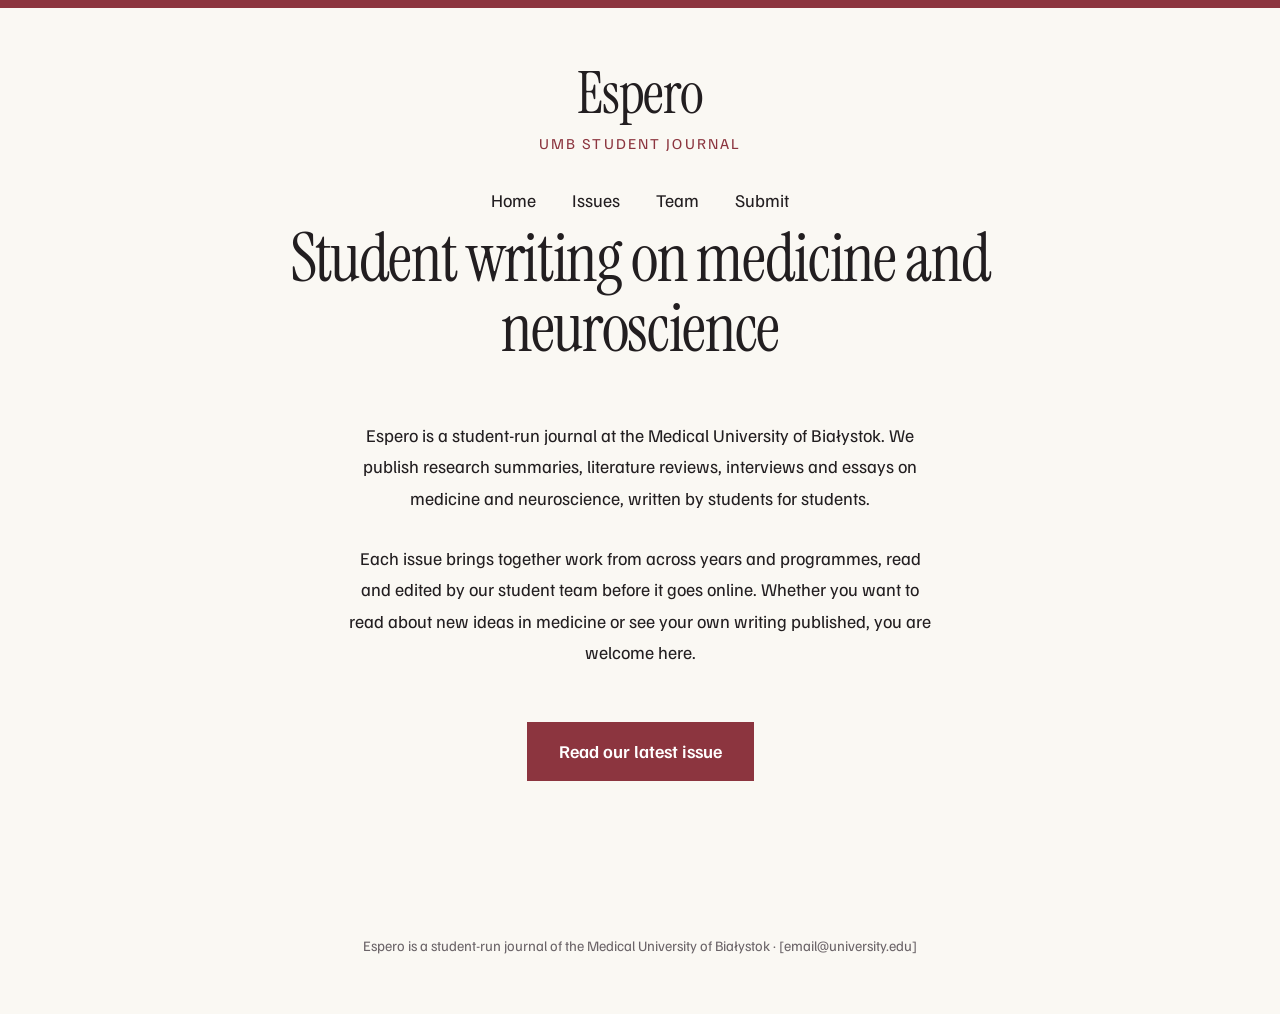
==== index.html @ ad8a0fc2 "Add files via upload" ====
<!doctype html><html lang="en"><head><meta charset="utf-8"><meta name="viewport" content="width=device-width,initial-scale=1"><meta name="description" content="Espero is a student-run journal of the Medical University of Białystok: research summaries, reviews, interviews and essays on medicine and neuroscience."><meta property="og:site_name" content="Espero"><meta property="og:description" content="Student writing on medicine and neuroscience from the Medical University of Białystok."><meta name="theme-color" content="#8C353F"><link rel="preconnect" href="https://fonts.googleapis.com"><link rel="preconnect" href="https://fonts.gstatic.com" crossorigin><link href="https://fonts.googleapis.com/css2?family=Familjen+Grotesk:wght@400;600&family=Instrument+Serif&display=swap" rel="stylesheet"><title>Espero – UMB Student Journal</title><style>:root{--bg:#FAF8F3;--ink:#221E20;--muted:#6b6468;--wine:#8C353F;--pink:#D8B0BC;--navy:#33475A}
*{box-sizing:border-box;margin:0}
body{background:var(--bg);color:var(--ink);font:18px/1.75 "Familjen Grotesk",system-ui,sans-serif;text-align:center}
a{color:inherit;text-decoration:none}
a:focus-visible{outline:3px solid var(--wine);outline-offset:3px}
h1,h2,h3,.mark{font-family:"Instrument Serif",Georgia,serif;font-weight:400;letter-spacing:-.02em;line-height:1.05}
.wrap{max-width:780px;margin:0 auto;padding:0 24px}
header{padding:56px 24px 0;border-top:8px solid var(--wine)}
.mark{display:inline-block;font-size:3.6rem}
nav{margin-top:22px}
nav>a,.dd>a{display:inline-block;margin:0 18px;padding:6px 0}
nav a:hover{color:var(--wine)}
.dd{position:relative;display:inline-block}
.dd ul{display:none;position:absolute;top:100%;left:50%;transform:translateX(-50%);z-index:5;list-style:none;padding:12px 24px;background:var(--bg);border:1px solid #ddd6cc;white-space:nowrap}
.dd:hover ul,.dd:focus-within ul{display:block}
.dd li a{display:block;padding:5px 0}
main{padding:90px 0 20px}
.hero h1{font-size:clamp(2.6rem,7vw,4.2rem);max-width:13em;margin:0 auto 56px}
.lead{max-width:33em;margin:0 auto}
.lead p{margin-bottom:1.6em}
.issue h1{font-size:clamp(2.8rem,9vw,4.8rem)}
.issue p{margin:16px 0 72px;color:var(--wine);font-size:1.2rem}
.entry{margin-bottom:48px}
.entry a{font-weight:600;font-size:1.25rem;line-height:1.4;display:inline-block;max-width:32em}
.entry a:hover{color:var(--wine)}
.entry .by{color:var(--muted);margin-top:4px}
.entry .tag{display:block;color:var(--wine);font-style:italic;font-size:.95rem;margin-bottom:4px}
.text{text-align:left}
.text p{margin-bottom:1.5em}
.btn{display:inline-block;margin-top:24px;padding:14px 32px;background:var(--wine);color:#fff;font-weight:600}
.btn:hover{background:var(--navy)}
.sub{display:block;margin-top:6px;font-size:.95rem;letter-spacing:.14em;text-transform:uppercase;color:var(--wine)}
footer{margin-top:120px;padding:32px 24px 56px;font-size:.9rem;color:var(--muted)}</style></head><body><header><a class="mark" href="index.html">Espero</a><span class="sub">UMB Student Journal</span><nav><a href="index.html">Home</a><span class="dd"><a href="issues.html">Issues</a><ul><li><a href="issues/vol-1-issue-1.html">Vol I, Issue 1</a></li></ul></span><a href="team.html">Team</a><a href="submit.html">Submit</a></nav></header><main class="wrap"><div class="hero"><h1>Student writing on medicine and neuroscience</h1></div><div class="lead">
<p>Espero is a student-run journal at the Medical University of Białystok. We publish research summaries, literature reviews, interviews and essays on medicine and neuroscience, written by students for students.</p>
<p>Each issue brings together work from across years and programmes, read and edited by our student team before it goes online. Whether you want to read about new ideas in medicine or see your own writing published, you are welcome here.</p>
<a class="btn" href="issues/vol-1-issue-1.html">Read our latest issue</a></div></main><footer>Espero is a student-run journal of the Medical University of Białystok · [email@university.edu]</footer></body></html>
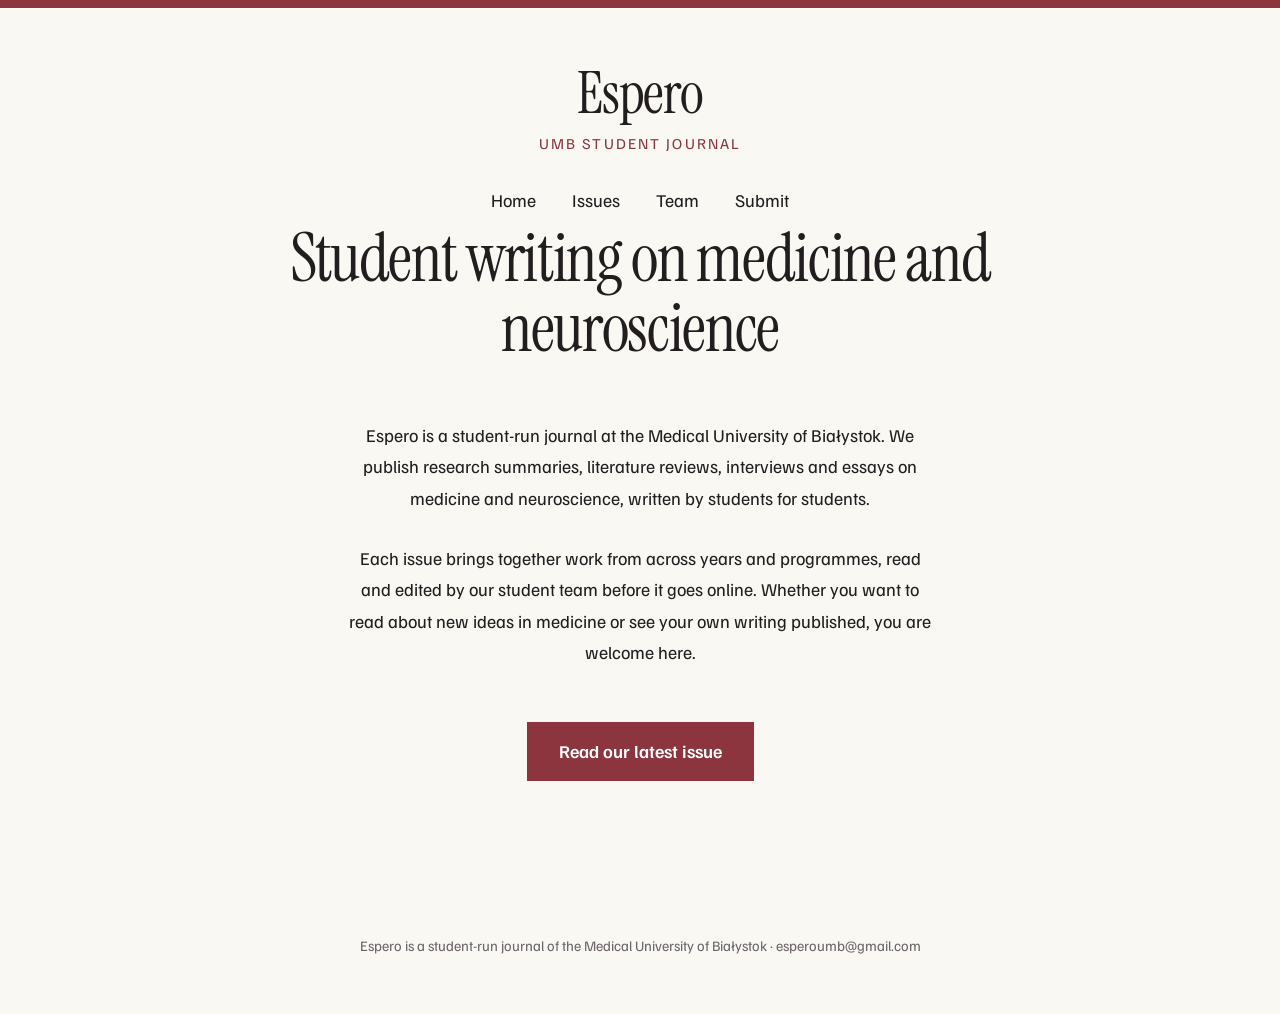
==== commit 1ad4c990: "Add files via upload" ====
--- a/index.html
+++ b/index.html
@@ -33,4 +33,4 @@
 footer{margin-top:120px;padding:32px 24px 56px;font-size:.9rem;color:var(--muted)}</style></head><body><header><a class="mark" href="index.html">Espero</a><span class="sub">UMB Student Journal</span><nav><a href="index.html">Home</a><span class="dd"><a href="issues.html">Issues</a><ul><li><a href="issues/vol-1-issue-1.html">Vol I, Issue 1</a></li></ul></span><a href="team.html">Team</a><a href="submit.html">Submit</a></nav></header><main class="wrap"><div class="hero"><h1>Student writing on medicine and neuroscience</h1></div><div class="lead">
 <p>Espero is a student-run journal at the Medical University of Białystok. We publish research summaries, literature reviews, interviews and essays on medicine and neuroscience, written by students for students.</p>
 <p>Each issue brings together work from across years and programmes, read and edited by our student team before it goes online. Whether you want to read about new ideas in medicine or see your own writing published, you are welcome here.</p>
-<a class="btn" href="issues/vol-1-issue-1.html">Read our latest issue</a></div></main><footer>Espero is a student-run journal of the Medical University of Białystok · [email@university.edu]</footer></body></html>+<a class="btn" href="issues/vol-1-issue-1.html">Read our latest issue</a></div></main><footer>Espero is a student-run journal of the Medical University of Białystok · <a href="mailto:esperoumb@gmail.com">esperoumb@gmail.com</a></footer></body></html>
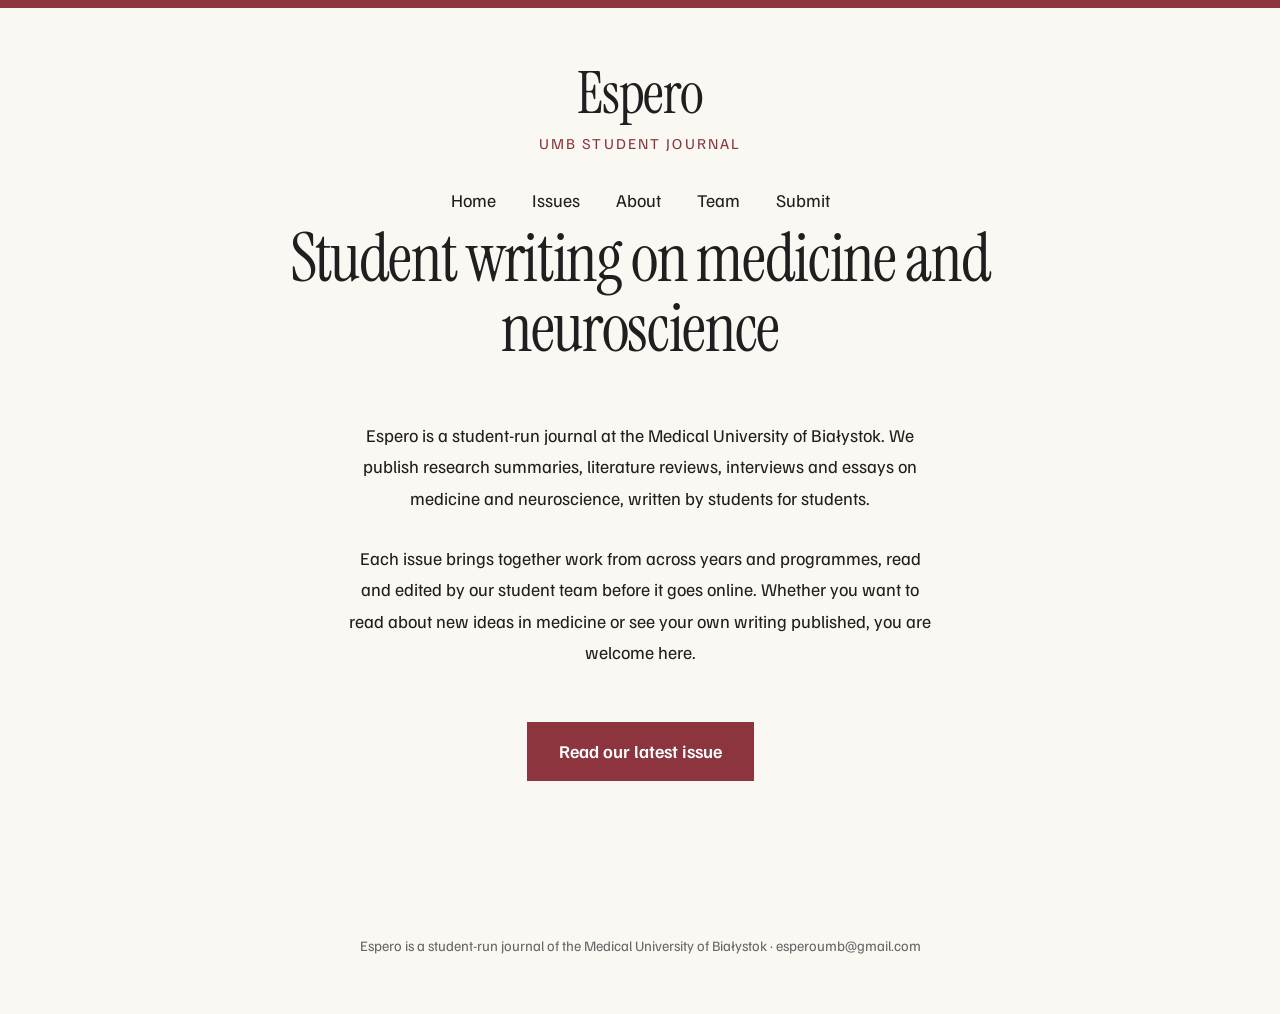
==== commit aa5a68ad: "Add files via upload" ====
--- a/index.html
+++ b/index.html
@@ -30,7 +30,7 @@
 .btn{display:inline-block;margin-top:24px;padding:14px 32px;background:var(--wine);color:#fff;font-weight:600}
 .btn:hover{background:var(--navy)}
 .sub{display:block;margin-top:6px;font-size:.95rem;letter-spacing:.14em;text-transform:uppercase;color:var(--wine)}
-footer{margin-top:120px;padding:32px 24px 56px;font-size:.9rem;color:var(--muted)}</style></head><body><header><a class="mark" href="index.html">Espero</a><span class="sub">UMB Student Journal</span><nav><a href="index.html">Home</a><span class="dd"><a href="issues.html">Issues</a><ul><li><a href="issues/vol-1-issue-1.html">Vol I, Issue 1</a></li></ul></span><a href="team.html">Team</a><a href="submit.html">Submit</a></nav></header><main class="wrap"><div class="hero"><h1>Student writing on medicine and neuroscience</h1></div><div class="lead">
+footer{margin-top:120px;padding:32px 24px 56px;font-size:.9rem;color:var(--muted)}</style></head><body><header><a class="mark" href="index.html">Espero</a><span class="sub">UMB Student Journal</span><nav><a href="index.html">Home</a><span class="dd"><a href="issues.html">Issues</a><ul><li><a href="issues/vol-1-issue-1.html">Vol I, Issue 1</a></li></ul></span><a href="about.html">About</a><a href="team.html">Team</a><a href="submit.html">Submit</a></nav></header><main class="wrap"><div class="hero"><h1>Student writing on medicine and neuroscience</h1></div><div class="lead">
 <p>Espero is a student-run journal at the Medical University of Białystok. We publish research summaries, literature reviews, interviews and essays on medicine and neuroscience, written by students for students.</p>
 <p>Each issue brings together work from across years and programmes, read and edited by our student team before it goes online. Whether you want to read about new ideas in medicine or see your own writing published, you are welcome here.</p>
 <a class="btn" href="issues/vol-1-issue-1.html">Read our latest issue</a></div></main><footer>Espero is a student-run journal of the Medical University of Białystok · <a href="mailto:esperoumb@gmail.com">esperoumb@gmail.com</a></footer></body></html>
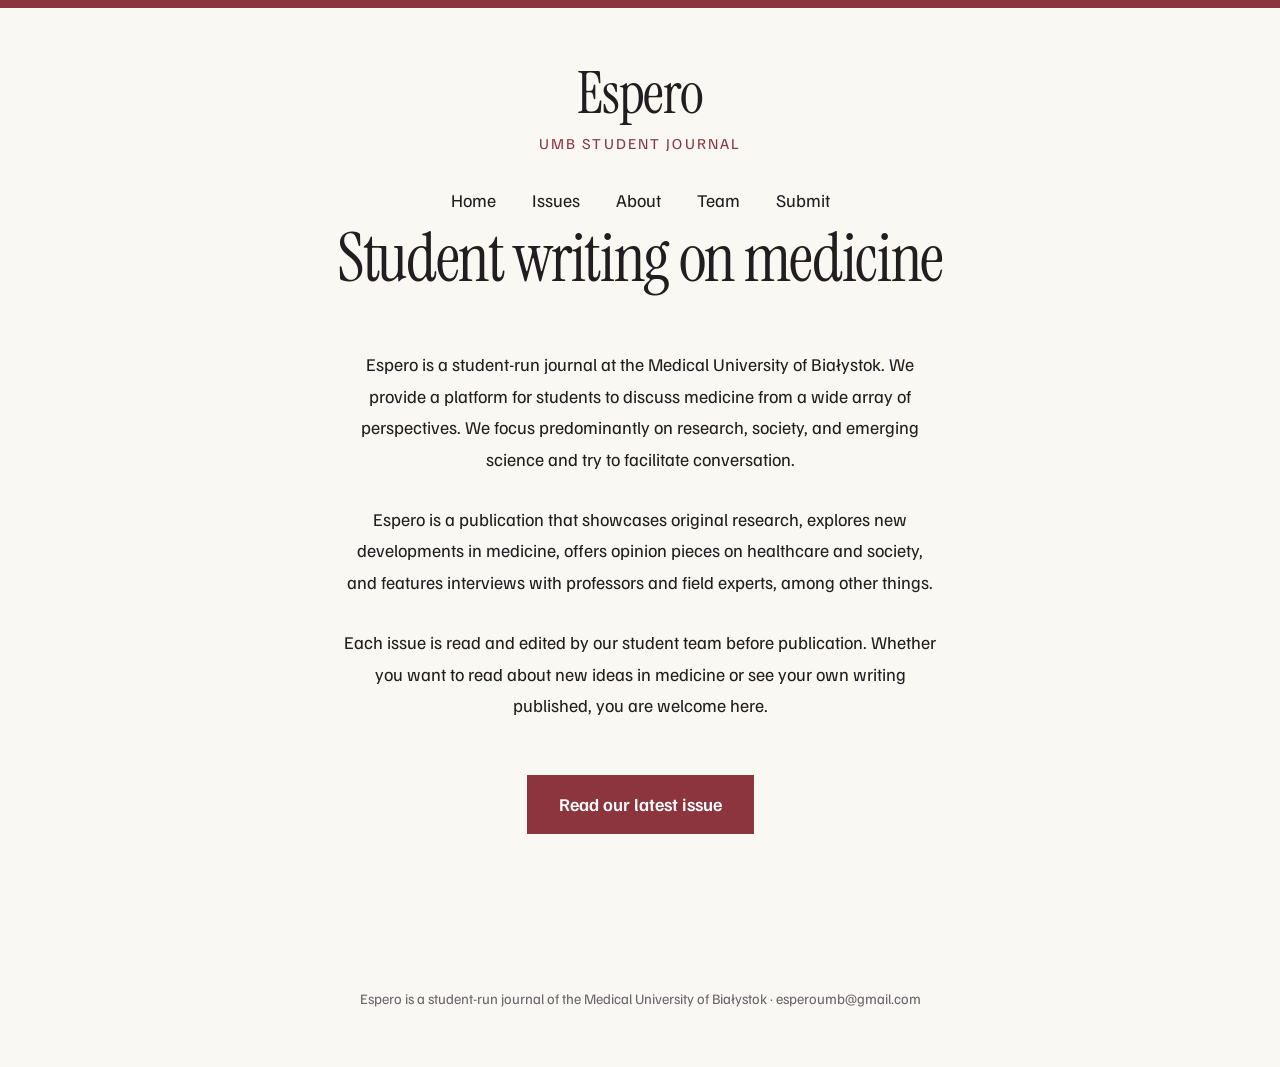
==== commit 03aa82c3: "Add files via upload" ====
--- a/index.html
+++ b/index.html
@@ -1,4 +1,4 @@
-<!doctype html><html lang="en"><head><meta charset="utf-8"><meta name="viewport" content="width=device-width,initial-scale=1"><meta name="description" content="Espero is a student-run journal of the Medical University of Białystok: research summaries, reviews, interviews and essays on medicine and neuroscience."><meta property="og:site_name" content="Espero"><meta property="og:description" content="Student writing on medicine and neuroscience from the Medical University of Białystok."><meta name="theme-color" content="#8C353F"><link rel="preconnect" href="https://fonts.googleapis.com"><link rel="preconnect" href="https://fonts.gstatic.com" crossorigin><link href="https://fonts.googleapis.com/css2?family=Familjen+Grotesk:wght@400;600&family=Instrument+Serif&display=swap" rel="stylesheet"><title>Espero – UMB Student Journal</title><style>:root{--bg:#FAF8F3;--ink:#221E20;--muted:#6b6468;--wine:#8C353F;--pink:#D8B0BC;--navy:#33475A}
+<!doctype html><html lang="en"><head><meta charset="utf-8"><meta name="viewport" content="width=device-width,initial-scale=1"><meta name="description" content="Espero is a student-run journal of the Medical University of Białystok: research summaries, reviews, interviews and essays on medicine, science and the human experience."><meta property="og:site_name" content="Espero"><meta property="og:description" content="Student writing on medicine, science and the human experience from the Medical University of Białystok."><meta name="theme-color" content="#8C353F"><link rel="preconnect" href="https://fonts.googleapis.com"><link rel="preconnect" href="https://fonts.gstatic.com" crossorigin><link href="https://fonts.googleapis.com/css2?family=Familjen+Grotesk:wght@400;600&family=Instrument+Serif&display=swap" rel="stylesheet"><title>Espero – UMB Student Journal</title><style>:root{--bg:#FAF8F3;--ink:#221E20;--muted:#6b6468;--wine:#8C353F;--pink:#D8B0BC;--navy:#33475A}
 *{box-sizing:border-box;margin:0}
 body{background:var(--bg);color:var(--ink);font:18px/1.75 "Familjen Grotesk",system-ui,sans-serif;text-align:center}
 a{color:inherit;text-decoration:none}
@@ -30,7 +30,8 @@
 .btn{display:inline-block;margin-top:24px;padding:14px 32px;background:var(--wine);color:#fff;font-weight:600}
 .btn:hover{background:var(--navy)}
 .sub{display:block;margin-top:6px;font-size:.95rem;letter-spacing:.14em;text-transform:uppercase;color:var(--wine)}
-footer{margin-top:120px;padding:32px 24px 56px;font-size:.9rem;color:var(--muted)}</style></head><body><header><a class="mark" href="index.html">Espero</a><span class="sub">UMB Student Journal</span><nav><a href="index.html">Home</a><span class="dd"><a href="issues.html">Issues</a><ul><li><a href="issues/vol-1-issue-1.html">Vol I, Issue 1</a></li></ul></span><a href="about.html">About</a><a href="team.html">Team</a><a href="submit.html">Submit</a></nav></header><main class="wrap"><div class="hero"><h1>Student writing on medicine and neuroscience</h1></div><div class="lead">
-<p>Espero is a student-run journal at the Medical University of Białystok. We publish research summaries, literature reviews, interviews and essays on medicine and neuroscience, written by students for students.</p>
-<p>Each issue brings together work from across years and programmes, read and edited by our student team before it goes online. Whether you want to read about new ideas in medicine or see your own writing published, you are welcome here.</p>
-<a class="btn" href="issues/vol-1-issue-1.html">Read our latest issue</a></div></main><footer>Espero is a student-run journal of the Medical University of Białystok · <a href="mailto:esperoumb@gmail.com">esperoumb@gmail.com</a></footer></body></html>+footer{margin-top:120px;padding:32px 24px 56px;font-size:.9rem;color:var(--muted)}</style></head><body><header><a class="mark" href="index.html">Espero</a><span class="sub">UMB Student Journal</span><nav><a href="index.html">Home</a><span class="dd"><a href="issues.html">Issues</a><ul><li><a href="issues/vol-1-issue-1.html">Vol I, Issue 1</a></li></ul></span><a href="about.html">About</a><a href="team.html">Team</a><a href="submit.html">Submit</a></nav></header><main class="wrap"><div class="hero"><h1>Student writing on medicine</h1></div><div class="lead">
+<p>Espero is a student-run journal at the Medical University of Białystok. We provide a platform for students to discuss medicine from a wide array of perspectives. We focus predominantly on research, society, and emerging science and try to facilitate conversation.</p>
+<p>Espero is a publication that showcases original research, explores new developments in medicine, offers opinion pieces on healthcare and society, and features interviews with professors and field experts, among other things.</p>
+<p>Each issue is read and edited by our student team before publication. Whether you want to read about new ideas in medicine or see your own writing published, you are welcome here.</p>
+<a class="btn" href="issues/vol-1-issue-1.html">Read our latest issue</a></div></main><footer>Espero is a student-run journal of the Medical University of Białystok · <a href="mailto:esperoumb@gmail.com">esperoumb@gmail.com</a></footer></body></html>
